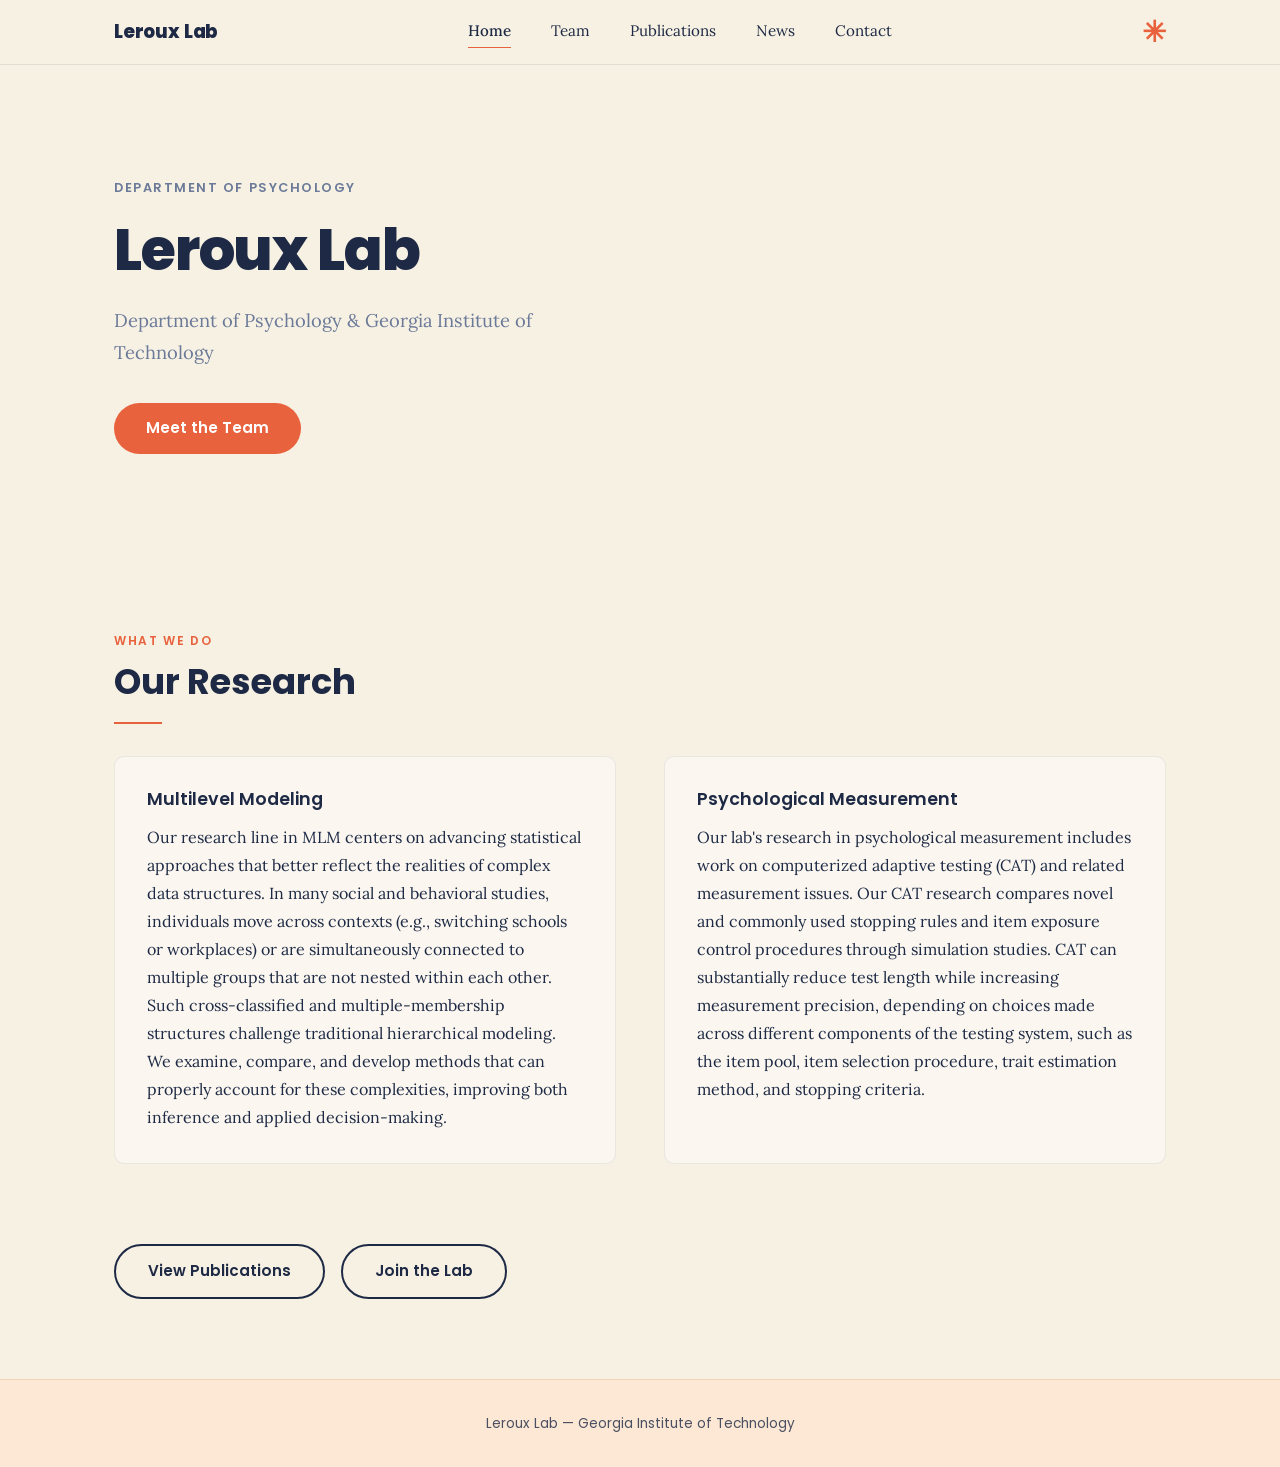
==== index.html @ cd9b584f "Initial commit: Leroux Lab static website Complete static academic lab site for the Leroux Lab at Ge" ====
<!DOCTYPE html>
<html lang="en">
<head>
  <meta charset="UTF-8" />
  <meta name="viewport" content="width=device-width, initial-scale=1.0" />
  <title>Leroux Lab — Georgia Institute of Technology</title>
  <meta name="description" content="The Leroux Lab at Georgia Tech studies multilevel modeling and psychological measurement." />
  <link rel="stylesheet" href="stylesheet.css" />
  <!-- PLACEHOLDER: replace href with a real /favicon.ico once you have one -->
  <link rel="icon" href="favicon.ico" type="image/x-icon" />
</head>
<body>

  <!-- ═══════════════════ HEADER / NAV ═══════════════════ -->
  <header class="site-header">
    <div class="header-inner">
      <a href="index.html" class="site-logo">Leroux Lab</a>

      <nav class="site-nav" aria-label="Main navigation">
        <a href="index.html">Home</a>
        <a href="team.html">Team</a>
        <a href="publications.html">Publications</a>
        <a href="news.html">News</a>
        <a href="contact.html">Contact</a>
      </nav>

      <!-- Asterisk logo mark -->
      <span class="asterisk-mark" aria-hidden="true">✳</span>

      <!-- Hamburger (visible on mobile only) -->
      <button class="nav-toggle" aria-label="Toggle navigation" aria-expanded="false" aria-controls="site-nav">
        <svg width="22" height="22" viewBox="0 0 24 24" fill="none" stroke="currentColor" stroke-width="2" stroke-linecap="round" aria-hidden="true">
          <line x1="3" y1="6" x2="21" y2="6"/>
          <line x1="3" y1="12" x2="21" y2="12"/>
          <line x1="3" y1="18" x2="21" y2="18"/>
        </svg>
      </button>
    </div>
  </header>

  <main>

    <!-- ═══════════════════ HERO ═══════════════════ -->
    <section class="hero">
      <div class="container">
        <div class="hero-inner">
          <p class="hero-eyebrow">Department of Psychology</p>
          <h1>Leroux Lab</h1>
          <p class="hero-sub">Department of Psychology &amp; Georgia Institute of Technology</p>
          <!-- "Get Started" scrolls to research section; you can also change href to team.html or join.html -->
          <a href="team.html" class="btn">Meet the Team</a>
        </div>
      </div>
    </section>

    <!-- ═══════════════════ OUR RESEARCH ═══════════════════ -->
    <section>
      <div class="container">
        <span class="section-label">What we do</span>
        <h2>Our Research</h2>
        <div class="divider"></div>

        <div class="research-grid">

          <!-- Research area 1 -->
          <div class="research-card fade-up">
            <h3>Multilevel Modeling</h3>
            <p>
              Our research line in MLM centers on advancing statistical approaches that better reflect
              the realities of complex data structures. In many social and behavioral studies, individuals
              move across contexts (e.g., switching schools or workplaces) or are simultaneously connected
              to multiple groups that are not nested within each other. Such cross-classified and
              multiple-membership structures challenge traditional hierarchical modeling. We examine,
              compare, and develop methods that can properly account for these complexities, improving
              both inference and applied decision-making.
            </p>
          </div>

          <!-- Research area 2 -->
          <div class="research-card fade-up">
            <h3>Psychological Measurement</h3>
            <p>
              Our lab's research in psychological measurement includes work on computerized adaptive
              testing (CAT) and related measurement issues. Our CAT research compares novel and commonly
              used stopping rules and item exposure control procedures through simulation studies. CAT can
              substantially reduce test length while increasing measurement precision, depending on choices
              made across different components of the testing system, such as the item pool, item selection
              procedure, trait estimation method, and stopping criteria.
            </p>
          </div>

        </div><!-- /.research-grid -->

      </div><!-- /.container -->
    </section>

    <!-- ═══════════════════ QUICK LINKS ═══════════════════ -->
    <section style="padding-top: 0;">
      <div class="container">
        <div style="display:flex; gap:1rem; flex-wrap:wrap;">
          <a href="publications.html" class="btn btn-outline">View Publications</a>
          <a href="join.html" class="btn btn-outline">Join the Lab</a>
        </div>
      </div>
    </section>

  </main>

  <!-- ═══════════════════ FOOTER ═══════════════════ -->
  <footer class="site-footer">
    <p>Leroux Lab &mdash; Georgia Institute of Technology</p>
  </footer>

  <script src="main.js"></script>
</body>
</html>
---- stylesheet.css ----
/* ============================================================
   Leroux Lab — shared stylesheet
   Background: #F7F1E3 → #F3DFC8 (scroll-shifted by JS)
   Navy text:  #1E2A45
   Accent:     #E8623D (coral primary) · #E8A23D (amber secondary)
   Footer:     #FCE8D5
   Headings:   Poppins (rounded geometric sans-serif)
   Body:       Lora (classic serif)
   ============================================================ */

@import url('https://fonts.googleapis.com/css2?family=Poppins:wght@400;600;700;800&family=Lora:ital,wght@0,400;0,500;1,400&display=swap');

/* ── Custom properties ── */
:root {
  /* Base palette */
  --bg:         #F7F1E3;   /* updated live by scroll-hue JS */
  --navy:       #1E2A45;
  --navy-light: #2e3f65;
  --peach:      #FCE8D5;
  --peach-dark: #f5d4b5;
  --muted:      #6b7a99;

  /* Accent colors — coral primary, amber secondary */
  --accent-primary:   #E8623D;
  --accent-secondary: #E8A23D;
  --accent:           var(--accent-primary);   /* keeps all existing references working */
  --accent-hover:     #d4532f;                 /* darkened coral for button hover */

  --radius:     10px;
  --max-w:      1100px;
  --transition: 220ms ease;
}

/* ── Reset & base ── */
*, *::before, *::after { box-sizing: border-box; margin: 0; padding: 0; }

html { scroll-behavior: smooth; }

body {
  font-family: 'Lora', Georgia, serif;
  background-color: var(--bg);
  color: var(--navy);
  line-height: 1.75;
  font-size: 1rem;
  opacity: 1;
  animation: pageFadeIn 0.35s ease both;
}

@keyframes pageFadeIn {
  from { opacity: 0; transform: translateY(6px); }
  to   { opacity: 1; transform: translateY(0); }
}

img { max-width: 100%; display: block; }
a   { color: inherit; text-decoration: none; }
ul  { list-style: none; }

/* ── Typography ── */
h1, h2, h3, h4 {
  font-family: 'Poppins', sans-serif;
  font-weight: 700;
  line-height: 1.2;
  color: var(--navy);
}

h1 { font-size: clamp(2.2rem, 5vw, 3.6rem); font-weight: 800; }
h2 { font-size: clamp(1.6rem, 3vw, 2.2rem); margin-bottom: 0.5rem; }
h3 { font-size: 1.2rem; font-weight: 600; }

p { margin-bottom: 1rem; }
p:last-child { margin-bottom: 0; }

/* ── Layout helpers ── */
.container {
  width: 100%;
  max-width: var(--max-w);
  margin: 0 auto;
  padding: 0 1.5rem;
}

section { padding: 5rem 0; }

/* ── Page header / nav ── */
.site-header {
  position: sticky;
  top: 0;
  z-index: 100;
  background: var(--bg);
  border-bottom: 1px solid rgba(30, 42, 69, 0.1);
}

.header-inner {
  display: flex;
  align-items: center;
  justify-content: space-between;
  padding: 1rem 1.5rem;
  max-width: var(--max-w);
  margin: 0 auto;
}

/* Lab name wordmark */
.site-logo {
  font-family: 'Poppins', sans-serif;
  font-weight: 800;
  font-size: 1.15rem;
  color: var(--navy);
  letter-spacing: -0.01em;
}

/* Main nav links */
.site-nav {
  display: flex;
  align-items: center;
  gap: 2.5rem;
}

.site-nav a {
  font-family: 'Lora', serif;
  font-size: 0.95rem;
  color: var(--navy);
  position: relative;
  padding-bottom: 2px;
  /* Smooth settle into active/hover color */
  transition: color 320ms ease;
}

/* Animated underline: grows from center on hover */
.site-nav a::after {
  content: '';
  position: absolute;
  bottom: -2px;
  left: 50%;
  right: 50%;
  height: 1.5px;
  background: var(--accent);
  transition: left var(--transition), right var(--transition);
}
.site-nav a:hover::after,
.site-nav a[aria-current="page"]::after {
  left: 0;
  right: 0;
}
.site-nav a[aria-current="page"] {
  font-weight: 500;
}

/* Asterisk mark */
.asterisk-mark {
  font-family: 'Poppins', sans-serif;
  font-size: 1.8rem;
  font-weight: 800;
  color: var(--accent);
  line-height: 1;
  display: inline-block;
  animation: asteriskSpin 10s linear infinite;
  user-select: none;
}

@keyframes asteriskSpin {
  0%   { transform: rotate(0deg);   color: var(--accent-primary); }
  40%  { transform: rotate(144deg); color: var(--navy); }
  60%  { transform: rotate(216deg); color: var(--navy); }
  100% { transform: rotate(360deg); color: var(--accent-primary); }
}

/* Hamburger (mobile) */
.nav-toggle {
  display: none;
  background: none;
  border: none;
  cursor: pointer;
  padding: 0.25rem;
  color: var(--navy);
}
.nav-toggle svg { display: block; }

/* ── Footer ── */
.site-footer {
  background: var(--peach);
  border-top: 1px solid var(--peach-dark);
  text-align: center;
  padding: 2rem 1.5rem;
  opacity: 0;
  transform: translateY(14px);
  transition: opacity 0.6s ease, transform 0.6s ease;
}
.site-footer.visible {
  opacity: 1;
  transform: translateY(0);
}

.site-footer p {
  font-family: 'Poppins', sans-serif;
  font-size: 0.85rem;
  color: var(--navy);
  opacity: 0.8;
  margin: 0;
}

/* ── Buttons ── */
.btn {
  display: inline-block;
  font-family: 'Poppins', sans-serif;
  font-weight: 600;
  font-size: 0.95rem;
  padding: 0.75rem 2rem;
  border-radius: 50px;
  background: var(--accent-primary);
  color: #fff;
  cursor: pointer;
  transition: transform var(--transition), background var(--transition), box-shadow var(--transition);
  border: none;
}

.btn:hover {
  transform: scale(1.04);
  background: var(--accent-hover);
  box-shadow: 0 6px 24px rgba(232, 98, 61, 0.28);
}

.btn-outline {
  background: transparent;
  border: 2px solid var(--navy);
  color: var(--navy);
}
.btn-outline:hover {
  background: var(--navy);
  color: var(--bg);
}

/* ── Scroll fade-in ── */
.fade-up {
  opacity: 0;
  transform: translateY(22px);
  transition: opacity 0.55s ease, transform 0.55s ease;
}
.fade-up.visible {
  opacity: 1;
  transform: translateY(0);
}

/* ── Section heading accent ── */
.section-label {
  display: block;
  font-family: 'Poppins', sans-serif;
  font-size: 0.75rem;
  font-weight: 600;
  letter-spacing: 0.14em;
  text-transform: uppercase;
  color: var(--accent);
  margin-bottom: 0.6rem;
}

/* ── Divider — draws in left-to-right on scroll ── */
.divider {
  width: 0;
  height: 2px;
  background: var(--accent);
  margin: 1.2rem 0 2rem;
  transition: width 0.65s cubic-bezier(0.25, 0, 0.1, 1);
}
.divider.visible {
  width: 3rem;
}

/* ══════════════════════════════
   HOME — index.html
   ══════════════════════════════ */

/* Hero */
.hero {
  padding: 7rem 0 6rem;
}

.hero-inner {
  max-width: 720px;
}

.hero-eyebrow {
  font-family: 'Poppins', sans-serif;
  font-size: 0.8rem;
  font-weight: 600;
  letter-spacing: 0.12em;
  text-transform: uppercase;
  color: var(--muted);
  margin-bottom: 1rem;
}

.hero h1 {
  margin-bottom: 1.2rem;
  letter-spacing: -0.02em;
}

.hero-sub {
  font-size: 1.15rem;
  color: var(--muted);
  margin-bottom: 2.2rem;
  max-width: 520px;
}

/* Research section — two columns */
.research-grid {
  display: grid;
  grid-template-columns: 1fr 1fr;
  gap: 3rem;
}

.research-card {
  padding: 2rem;
  background: rgba(255, 255, 255, 0.45);
  border-radius: var(--radius);
  border: 1px solid rgba(30, 42, 69, 0.08);
}

.research-card h3 {
  font-size: 1.1rem;
  margin-bottom: 0.8rem;
}

/* ══════════════════════════════
   TEAM — team.html
   ══════════════════════════════ */

.team-grid {
  display: grid;
  grid-template-columns: repeat(auto-fill, minmax(220px, 1fr));
  gap: 2.5rem;
}

.team-card {
  background: rgba(255, 255, 255, 0.5);
  border-radius: var(--radius);
  border: 1px solid rgba(30, 42, 69, 0.08);
  overflow: hidden;
  transition: transform 230ms ease, box-shadow 230ms ease;
}

.team-card:hover {
  transform: translateY(-4px);
  box-shadow: 0 12px 32px rgba(30, 42, 69, 0.12);
}

/* Photo placeholder — swap <img> src when photos are ready */
.team-photo {
  width: 100%;
  aspect-ratio: 1 / 1;
  background: var(--peach);
  display: flex;
  align-items: center;
  justify-content: center;
  overflow: hidden;
}

.team-photo img {
  width: 100%;
  height: 100%;
  object-fit: cover;
  /* Start slightly scaled-up + invisible; settles in when card enters viewport */
  opacity: 0;
  transform: scale(1.04);
  transition: opacity 0.6s ease 0.1s, transform 0.65s ease 0.1s;
}
.team-card.visible .team-photo img {
  opacity: 1;
  transform: scale(1);
}

/* Placeholder silhouette shown when no photo loaded */
.team-photo-placeholder {
  width: 60%;
  opacity: 0.25;
}

.team-info {
  padding: 1.2rem 1.4rem;
}

.team-info h3 {
  margin-bottom: 0.2rem;
  font-size: 1rem;
  transition: color 220ms ease;
}

.team-card:hover .team-info h3 {
  color: var(--accent-primary);
}

.team-role {
  font-size: 0.85rem;
  color: var(--muted);
  font-style: italic;
}

/* ══════════════════════════════
   PUBLICATIONS — publications.html
   ══════════════════════════════ */

.pub-section { margin-bottom: 4rem; }

.pub-section-heading {
  display: flex;
  align-items: center;
  gap: 0.7rem;
  font-family: 'Poppins', sans-serif;
  font-size: 1.1rem;
  font-weight: 600;
  color: var(--navy);
  margin-bottom: 1.8rem;
  padding-bottom: 0.7rem;
  border-bottom: 1px solid rgba(232, 98, 61, 0.22);
}

.pub-section-heading .icon {
  font-size: 1.2rem;
}

.pub-year {
  font-family: 'Poppins', sans-serif;
  font-size: 0.8rem;
  font-weight: 700;
  letter-spacing: 0.1em;
  color: var(--accent);
  margin: 1.8rem 0 0.8rem;
}

.pub-year:first-of-type { margin-top: 0; }

.pub-entry {
  padding: 1rem 0;
  border-bottom: 1px solid rgba(30, 42, 69, 0.07);
  font-size: 0.95rem;
  line-height: 1.7;
}

.pub-entry:last-child { border-bottom: none; }

.pub-entry a {
  color: var(--accent);
  text-decoration: underline;
  text-underline-offset: 2px;
}

/* ══════════════════════════════
   NEWS — news.html
   ══════════════════════════════ */

.news-list { max-width: 760px; }

.news-entry {
  display: grid;
  grid-template-columns: 9rem 1fr;
  gap: 1.5rem;
  padding: 1.5rem 0;
  border-bottom: 1px solid rgba(30, 42, 69, 0.07);
}

.news-entry:last-child { border-bottom: none; }

.news-date {
  font-family: 'Poppins', sans-serif;
  font-size: 0.8rem;
  font-weight: 600;
  color: var(--muted);
  padding-top: 0.2rem;
}

.news-body { font-size: 0.98rem; }

/* ══════════════════════════════
   JOIN — join.html
   ══════════════════════════════ */

.join-section { max-width: 740px; margin-bottom: 4rem; }

.join-section h3 {
  font-size: 1.2rem;
  margin-bottom: 1rem;
}

.join-section ul {
  list-style: disc;
  padding-left: 1.4rem;
  margin-bottom: 1rem;
}

.join-section ul li { margin-bottom: 0.4rem; }

.join-section ol {
  padding-left: 1.4rem;
  margin-bottom: 1rem;
}

.join-section ol li { margin-bottom: 0.4rem; }

.email-subject {
  font-family: 'Poppins', sans-serif;
  font-size: 0.88rem;
  background: var(--peach);
  display: inline-block;
  padding: 0.3rem 0.8rem;
  border-radius: 4px;
  margin-top: 0.5rem;
}

/* ══════════════════════════════
   CONTACT — contact.html
   ══════════════════════════════ */

.contact-block {
  max-width: 560px;
}

.contact-item {
  display: flex;
  gap: 1rem;
  align-items: flex-start;
  padding: 1.4rem 0;
  border-bottom: 1px solid rgba(30, 42, 69, 0.07);
}

.contact-item:last-child { border-bottom: none; }

.contact-icon {
  font-size: 1.3rem;
  flex-shrink: 0;
  margin-top: 0.1rem;
}

.contact-label {
  font-family: 'Poppins', sans-serif;
  font-size: 0.78rem;
  font-weight: 600;
  letter-spacing: 0.1em;
  text-transform: uppercase;
  color: var(--muted);
  margin-bottom: 0.2rem;
}

/* ══════════════════════════════
   RESPONSIVE — Mobile
   ══════════════════════════════ */

@media (max-width: 768px) {
  /* Nav collapses to hamburger */
  .site-nav {
    display: none;
    flex-direction: column;
    align-items: flex-start;
    gap: 1.2rem;
    position: absolute;
    top: 100%;
    left: 0;
    right: 0;
    background: var(--bg);
    padding: 1.5rem;
    border-bottom: 1px solid rgba(30, 42, 69, 0.1);
    z-index: 99;
  }

  .site-nav.open { display: flex; }

  .nav-toggle { display: block; }

  .site-header { position: relative; }

  /* Two-column research → single */
  .research-grid { grid-template-columns: 1fr; }

  /* News date stacks above body */
  .news-entry {
    grid-template-columns: 1fr;
    gap: 0.4rem;
  }

  section { padding: 3.5rem 0; }
}

@media (max-width: 480px) {
  .hero { padding: 4rem 0 3.5rem; }
  .team-grid { grid-template-columns: 1fr 1fr; }
}

/* ══════════════════════════════
   Accessibility: reduced motion
   ══════════════════════════════ */

@media (prefers-reduced-motion: reduce) {
  body { animation: none; }

  .fade-up {
    opacity: 1;
    transform: none;
    transition: none;
  }

  .asterisk-mark {
    animation: none;
  }

  .btn:hover {
    transform: none;
  }

  .team-card:hover {
    transform: none;
  }

  .site-nav a,
  .site-nav a::after {
    transition: none;
  }

  /* Divider: show immediately at full width */
  .divider {
    width: 3rem;
    transition: none;
  }

  /* Team photos: show immediately */
  .team-photo img {
    opacity: 1;
    transform: none;
    transition: none;
  }

  /* Footer: show immediately */
  .site-footer {
    opacity: 1;
    transform: none;
    transition: none;
  }

  /* Team name color: no transition */
  .team-info h3 { transition: none; }

  /* Asterisk: static coral, no color cycling */
  .asterisk-mark { color: var(--accent-primary); }
}
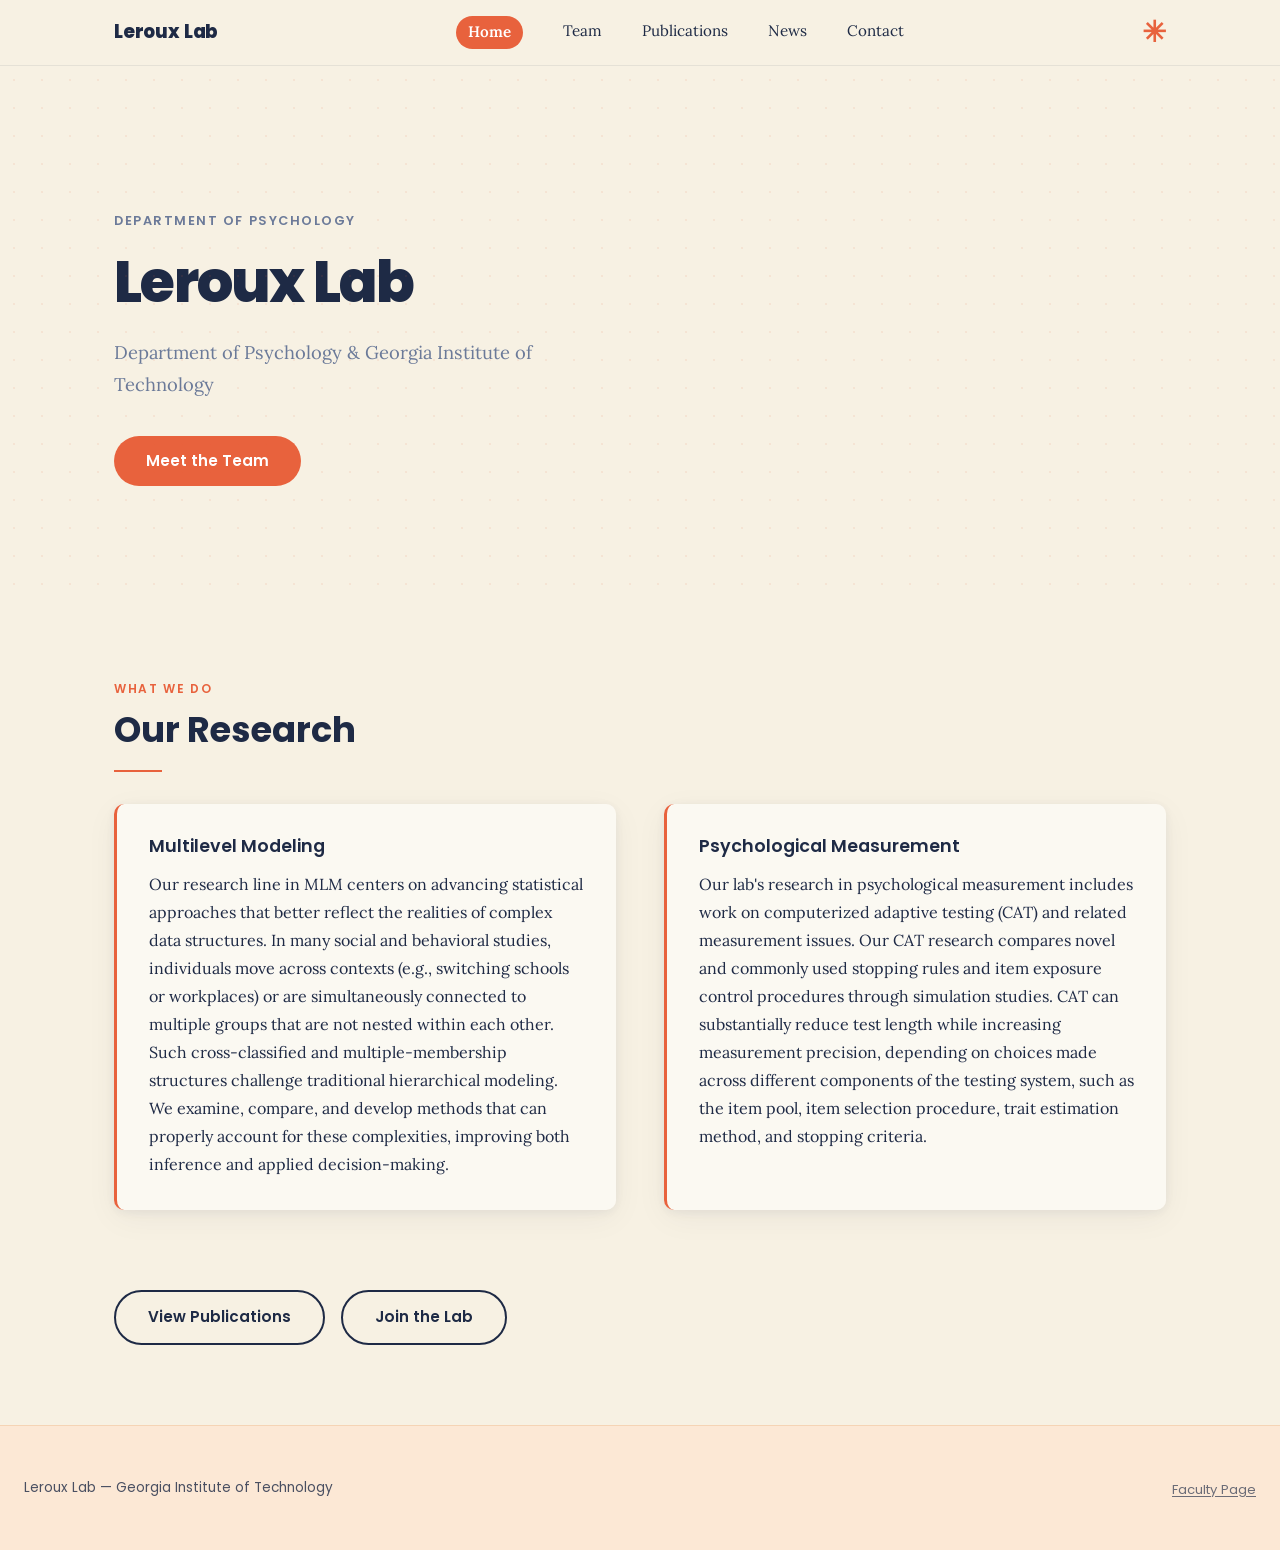
==== commit bfa066e1: "UI/UX upgrade: frosted nav, team bio expand, content updates - Frosted glass nav with scroll-shrink " ====
--- a/index.html
+++ b/index.html
@@ -108,9 +108,15 @@
 
   <!-- ═══════════════════ FOOTER ═══════════════════ -->
   <footer class="site-footer">
-    <p>Leroux Lab &mdash; Georgia Institute of Technology</p>
+    <div class="footer-left">
+      <p>Leroux Lab &mdash; Georgia Institute of Technology</p>
+    </div>
+    <div class="footer-right">
+      <a href="https://psychology.gatech.edu/people/audrey-leroux" target="_blank" rel="noopener">Faculty Page</a>
+    </div>
   </footer>
 
+  <div class="nav-backdrop"></div>
   <script src="main.js"></script>
 </body>
 </html>
--- a/stylesheet.css
+++ b/stylesheet.css
@@ -23,8 +23,14 @@
   /* Accent colors — coral primary, amber secondary */
   --accent-primary:   #E8623D;
   --accent-secondary: #E8A23D;
-  --accent:           var(--accent-primary);   /* keeps all existing references working */
-  --accent-hover:     #d4532f;                 /* darkened coral for button hover */
+  --accent:           var(--accent-primary);
+  --accent-hover:     #d4532f;
+
+  /* New tokens */
+  --surface:     rgba(255, 255, 255, 0.55);
+  --shadow-card: 0 2px 12px rgba(30,42,69,0.07), 0 8px 32px rgba(30,42,69,0.05);
+  --ease-spring: cubic-bezier(0.34, 1.56, 0.64, 1);
+  --nav-blur:    16px;
 
   --radius:     10px;
   --max-w:      1100px;
@@ -85,8 +91,14 @@
   position: sticky;
   top: 0;
   z-index: 100;
-  background: var(--bg);
-  border-bottom: 1px solid rgba(30, 42, 69, 0.1);
+  background: rgba(247, 241, 227, 0.72);
+  backdrop-filter: blur(var(--nav-blur));
+  -webkit-backdrop-filter: blur(var(--nav-blur));
+  border-bottom: 1px solid rgba(30, 42, 69, 0.08);
+  transition: box-shadow 240ms ease;
+}
+.site-header.scrolled {
+  box-shadow: 0 1px 20px rgba(30,42,69,0.10);
 }
 
 .header-inner {
@@ -96,6 +108,11 @@
   padding: 1rem 1.5rem;
   max-width: var(--max-w);
   margin: 0 auto;
+  transition: padding 240ms ease;
+}
+.header-inner.scrolled {
+  padding-top: 0.6rem;
+  padding-bottom: 0.6rem;
 }
 
 /* Lab name wordmark */
@@ -141,8 +158,13 @@
   right: 0;
 }
 .site-nav a[aria-current="page"] {
-  font-weight: 500;
-}
+  font-weight: 600;
+  background: var(--accent-primary);
+  color: #fff;
+  padding: 3px 12px;
+  border-radius: 50px;
+}
+.site-nav a[aria-current="page"]::after { display: none; }
 
 /* Asterisk mark */
 .asterisk-mark {
@@ -178,8 +200,12 @@
 .site-footer {
   background: var(--peach);
   border-top: 1px solid var(--peach-dark);
-  text-align: center;
-  padding: 2rem 1.5rem;
+  padding: 3rem 1.5rem;
+  display: grid;
+  grid-template-columns: 1fr auto;
+  align-items: center;
+  gap: 1rem;
+  max-width: 100%;
   opacity: 0;
   transform: translateY(14px);
   transition: opacity 0.6s ease, transform 0.6s ease;
@@ -189,13 +215,24 @@
   transform: translateY(0);
 }
 
-.site-footer p {
+.footer-left p {
   font-family: 'Poppins', sans-serif;
   font-size: 0.85rem;
   color: var(--navy);
   opacity: 0.8;
   margin: 0;
 }
+
+.footer-right a {
+  font-family: 'Poppins', sans-serif;
+  font-size: 0.82rem;
+  color: var(--navy);
+  opacity: 0.65;
+  text-decoration: underline;
+  text-underline-offset: 2px;
+  transition: opacity 200ms ease;
+}
+.footer-right a:hover { opacity: 1; }
 
 /* ── Buttons ── */
 .btn {
@@ -213,9 +250,10 @@
 }
 
 .btn:hover {
-  transform: scale(1.04);
+  transform: scale(1.05);
   background: var(--accent-hover);
   box-shadow: 0 6px 24px rgba(232, 98, 61, 0.28);
+  transition-timing-function: var(--ease-spring);
 }
 
 .btn-outline {
@@ -269,7 +307,17 @@
 
 /* Hero */
 .hero {
-  padding: 7rem 0 6rem;
+  padding: 9rem 0 7rem;
+  position: relative;
+  overflow: hidden;
+}
+.hero::before {
+  content: '';
+  position: absolute;
+  inset: 0;
+  background-image: radial-gradient(circle, rgba(232,98,61,0.09) 1.5px, transparent 1.5px);
+  background-size: 28px 28px;
+  pointer-events: none;
 }
 
 .hero-inner {
@@ -288,7 +336,7 @@
 
 .hero h1 {
   margin-bottom: 1.2rem;
-  letter-spacing: -0.02em;
+  letter-spacing: -0.03em;
 }
 
 .hero-sub {
@@ -307,9 +355,17 @@
 
 .research-card {
   padding: 2rem;
-  background: rgba(255, 255, 255, 0.45);
+  background: var(--surface);
+  backdrop-filter: blur(8px);
+  -webkit-backdrop-filter: blur(8px);
   border-radius: var(--radius);
-  border: 1px solid rgba(30, 42, 69, 0.08);
+  border-left: 3px solid var(--accent-primary);
+  box-shadow: var(--shadow-card);
+  transition: transform 230ms var(--ease-spring), box-shadow 230ms ease;
+}
+.research-card:hover {
+  transform: translateY(-4px);
+  box-shadow: 0 4px 24px rgba(30,42,69,0.12), 0 16px 48px rgba(30,42,69,0.08);
 }
 
 .research-card h3 {
@@ -328,34 +384,43 @@
 }
 
 .team-card {
-  background: rgba(255, 255, 255, 0.5);
+  background: var(--surface);
+  backdrop-filter: blur(8px);
+  -webkit-backdrop-filter: blur(8px);
   border-radius: var(--radius);
-  border: 1px solid rgba(30, 42, 69, 0.08);
+  border: 1px solid rgba(30, 42, 69, 0.07);
+  box-shadow: var(--shadow-card);
   overflow: hidden;
-  transition: transform 230ms ease, box-shadow 230ms ease;
+  text-align: center;
+  padding: 0 1.4rem 1.4rem;
+  cursor: pointer;
+  transition: transform 230ms var(--ease-spring), box-shadow 230ms ease;
 }
 
 .team-card:hover {
   transform: translateY(-4px);
-  box-shadow: 0 12px 32px rgba(30, 42, 69, 0.12);
-}
-
-/* Photo placeholder — swap <img> src when photos are ready */
+  box-shadow: 0 4px 24px rgba(30,42,69,0.12), 0 16px 48px rgba(30,42,69,0.08);
+}
+
+/* Circular photo */
 .team-photo {
-  width: 100%;
-  aspect-ratio: 1 / 1;
+  width: 120px;
+  height: 120px;
+  border-radius: 50%;
+  margin: 1.5rem auto 1rem;
+  border: 3px solid var(--peach-dark);
   background: var(--peach);
   display: flex;
   align-items: center;
   justify-content: center;
   overflow: hidden;
+  flex-shrink: 0;
 }
 
 .team-photo img {
   width: 100%;
   height: 100%;
   object-fit: cover;
-  /* Start slightly scaled-up + invisible; settles in when card enters viewport */
   opacity: 0;
   transform: scale(1.04);
   transition: opacity 0.6s ease 0.1s, transform 0.65s ease 0.1s;
@@ -365,14 +430,13 @@
   transform: scale(1);
 }
 
-/* Placeholder silhouette shown when no photo loaded */
 .team-photo-placeholder {
-  width: 60%;
-  opacity: 0.25;
+  width: 55%;
+  opacity: 0.22;
 }
 
 .team-info {
-  padding: 1.2rem 1.4rem;
+  padding: 0;
 }
 
 .team-info h3 {
@@ -390,6 +454,57 @@
   color: var(--muted);
   font-style: italic;
 }
+
+/* Expand hint */
+.team-expand-hint {
+  display: block;
+  font-family: 'Poppins', sans-serif;
+  font-size: 0.72rem;
+  letter-spacing: 0.05em;
+  color: var(--muted);
+  margin-top: 0.5rem;
+  transition: color 200ms ease;
+  user-select: none;
+}
+.team-card:hover .team-expand-hint { color: var(--accent-primary); }
+.team-card.expanded .team-expand-hint::after { content: ' ▲'; }
+.team-card:not(.expanded) .team-expand-hint::after { content: ' ▼'; }
+
+/* Bio expand */
+.team-bio {
+  max-height: 0;
+  overflow: hidden;
+  transition: max-height 420ms ease, opacity 320ms ease;
+  opacity: 0;
+  font-size: 0.88rem;
+  text-align: left;
+  margin-top: 0;
+  color: var(--navy);
+  line-height: 1.7;
+}
+.team-card.expanded .team-bio {
+  max-height: 800px;
+  opacity: 1;
+  margin-top: 1rem;
+}
+
+.team-bio-links {
+  margin-top: 0.8rem;
+  display: flex;
+  gap: 0.8rem;
+  flex-wrap: wrap;
+  justify-content: center;
+}
+.team-bio-links a {
+  font-family: 'Poppins', sans-serif;
+  font-size: 0.8rem;
+  font-weight: 600;
+  color: var(--accent-primary);
+  text-decoration: underline;
+  text-underline-offset: 2px;
+  transition: color 200ms ease;
+}
+.team-bio-links a:hover { color: var(--accent-hover); }
 
 /* ══════════════════════════════
    PUBLICATIONS — publications.html
@@ -540,10 +655,22 @@
    RESPONSIVE — Mobile
    ══════════════════════════════ */
 
+/* Nav backdrop overlay (mobile) */
+.nav-backdrop {
+  display: none;
+  position: fixed;
+  inset: 0;
+  background: rgba(30, 42, 69, 0.18);
+  z-index: 98;
+  backdrop-filter: blur(2px);
+  -webkit-backdrop-filter: blur(2px);
+}
+.nav-backdrop.open { display: block; }
+
 @media (max-width: 768px) {
-  /* Nav collapses to hamburger */
+  /* Nav collapses to hamburger — slide-down via max-height */
   .site-nav {
-    display: none;
+    display: flex;
     flex-direction: column;
     align-items: flex-start;
     gap: 1.2rem;
@@ -551,13 +678,21 @@
     top: 100%;
     left: 0;
     right: 0;
-    background: var(--bg);
-    padding: 1.5rem;
+    background: rgba(247, 241, 227, 0.95);
+    backdrop-filter: blur(12px);
+    -webkit-backdrop-filter: blur(12px);
+    padding: 0 1.5rem;
     border-bottom: 1px solid rgba(30, 42, 69, 0.1);
     z-index: 99;
-  }
-
-  .site-nav.open { display: flex; }
+    max-height: 0;
+    overflow: hidden;
+    transition: max-height 320ms ease, padding 320ms ease;
+  }
+
+  .site-nav.open {
+    max-height: 400px;
+    padding: 1.5rem;
+  }
 
   .nav-toggle { display: block; }
 
@@ -623,6 +758,9 @@
     transition: none;
   }
 
+  /* Team bio: no transition */
+  .team-bio { transition: none; }
+
   /* Footer: show immediately */
   .site-footer {
     opacity: 1;
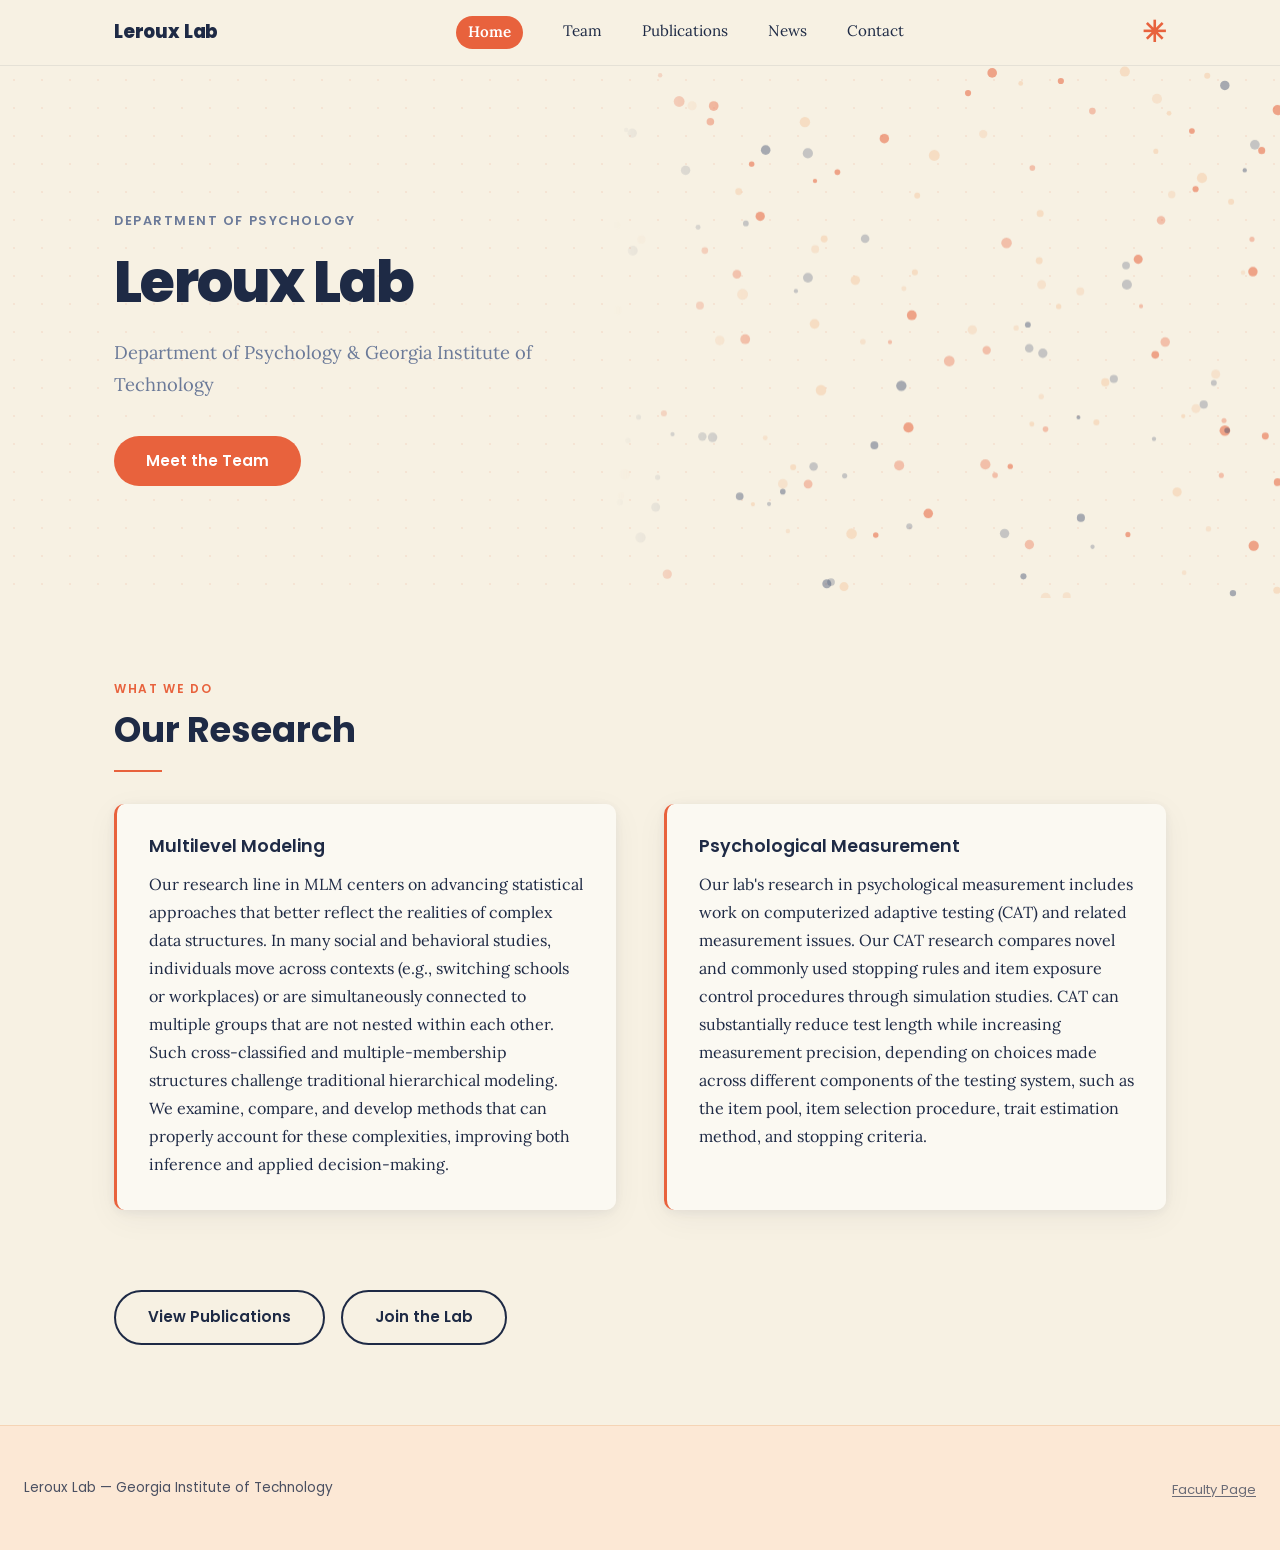
==== commit 28724756: "Add Canvas 2D particle field to hero right half 160 floating dots in coral/navy/peach palette with m" ====
--- a/index.html
+++ b/index.html
@@ -42,6 +42,7 @@
 
     <!-- ═══════════════════ HERO ═══════════════════ -->
     <section class="hero">
+      <canvas id="hero-canvas" aria-hidden="true"></canvas>
       <div class="container">
         <div class="hero-inner">
           <p class="hero-eyebrow">Department of Psychology</p>
@@ -118,5 +119,6 @@
 
   <div class="nav-backdrop"></div>
   <script src="main.js"></script>
+  <script src="hero-particles.js"></script>
 </body>
 </html>
--- a/stylesheet.css
+++ b/stylesheet.css
@@ -318,6 +318,28 @@
   background-image: radial-gradient(circle, rgba(232,98,61,0.09) 1.5px, transparent 1.5px);
   background-size: 28px 28px;
   pointer-events: none;
+}
+
+/* WebGL particle canvas — right half of hero */
+#hero-canvas {
+  position: absolute;
+  top: 0;
+  right: 0;
+  width: 52%;
+  height: 100%;
+  pointer-events: none;
+  -webkit-mask-image: linear-gradient(to right, transparent 0%, black 20%);
+  mask-image: linear-gradient(to right, transparent 0%, black 20%);
+  z-index: 0;
+}
+
+.hero-inner {
+  position: relative;
+  z-index: 1;
+}
+
+@media (max-width: 768px) {
+  #hero-canvas { display: none; }
 }
 
 .hero-inner {
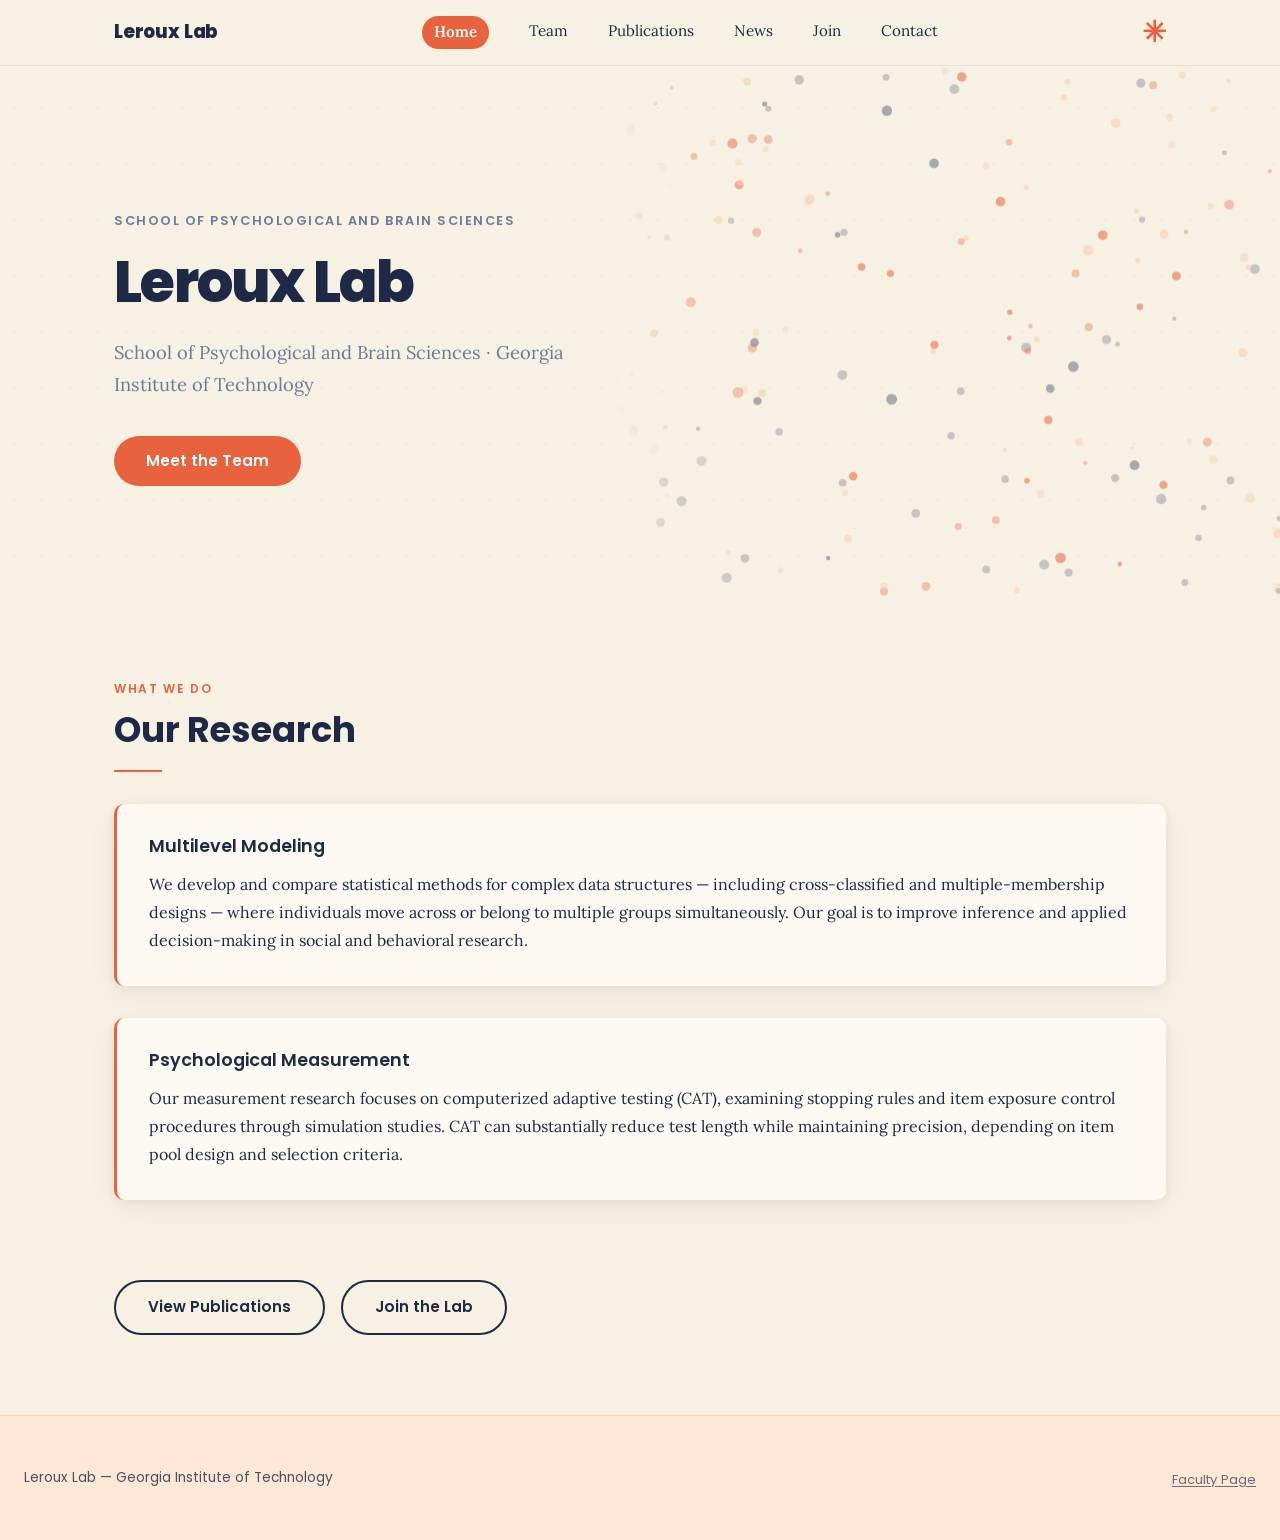
==== commit 7cbd4d42: "Apply Dr. Leroux feedback: nav, dept name, research layout, team reorder - Add Join to nav on all pa" ====
--- a/index.html
+++ b/index.html
@@ -21,6 +21,7 @@
         <a href="team.html">Team</a>
         <a href="publications.html">Publications</a>
         <a href="news.html">News</a>
+        <a href="join.html">Join</a>
         <a href="contact.html">Contact</a>
       </nav>
 
@@ -45,9 +46,9 @@
       <canvas id="hero-canvas" aria-hidden="true"></canvas>
       <div class="container">
         <div class="hero-inner">
-          <p class="hero-eyebrow">Department of Psychology</p>
+          <p class="hero-eyebrow">School of Psychological and Brain Sciences</p>
           <h1>Leroux Lab</h1>
-          <p class="hero-sub">Department of Psychology &amp; Georgia Institute of Technology</p>
+          <p class="hero-sub">School of Psychological and Brain Sciences &middot; Georgia Institute of Technology</p>
           <!-- "Get Started" scrolls to research section; you can also change href to team.html or join.html -->
           <a href="team.html" class="btn">Meet the Team</a>
         </div>
@@ -67,13 +68,10 @@
           <div class="research-card fade-up">
             <h3>Multilevel Modeling</h3>
             <p>
-              Our research line in MLM centers on advancing statistical approaches that better reflect
-              the realities of complex data structures. In many social and behavioral studies, individuals
-              move across contexts (e.g., switching schools or workplaces) or are simultaneously connected
-              to multiple groups that are not nested within each other. Such cross-classified and
-              multiple-membership structures challenge traditional hierarchical modeling. We examine,
-              compare, and develop methods that can properly account for these complexities, improving
-              both inference and applied decision-making.
+              We develop and compare statistical methods for complex data structures — including
+              cross-classified and multiple-membership designs — where individuals move across or belong
+              to multiple groups simultaneously. Our goal is to improve inference and applied
+              decision-making in social and behavioral research.
             </p>
           </div>
 
@@ -81,12 +79,10 @@
           <div class="research-card fade-up">
             <h3>Psychological Measurement</h3>
             <p>
-              Our lab's research in psychological measurement includes work on computerized adaptive
-              testing (CAT) and related measurement issues. Our CAT research compares novel and commonly
-              used stopping rules and item exposure control procedures through simulation studies. CAT can
-              substantially reduce test length while increasing measurement precision, depending on choices
-              made across different components of the testing system, such as the item pool, item selection
-              procedure, trait estimation method, and stopping criteria.
+              Our measurement research focuses on computerized adaptive testing (CAT), examining stopping
+              rules and item exposure control procedures through simulation studies. CAT can substantially
+              reduce test length while maintaining precision, depending on item pool design and selection
+              criteria.
             </p>
           </div>
 
--- a/stylesheet.css
+++ b/stylesheet.css
@@ -368,11 +368,11 @@
   max-width: 520px;
 }
 
-/* Research section — two columns */
+/* Research section — stacked full-width */
 .research-grid {
-  display: grid;
-  grid-template-columns: 1fr 1fr;
-  gap: 3rem;
+  display: flex;
+  flex-direction: column;
+  gap: 2rem;
 }
 
 .research-card {
@@ -720,9 +720,6 @@
 
   .site-header { position: relative; }
 
-  /* Two-column research → single */
-  .research-grid { grid-template-columns: 1fr; }
-
   /* News date stacks above body */
   .news-entry {
     grid-template-columns: 1fr;
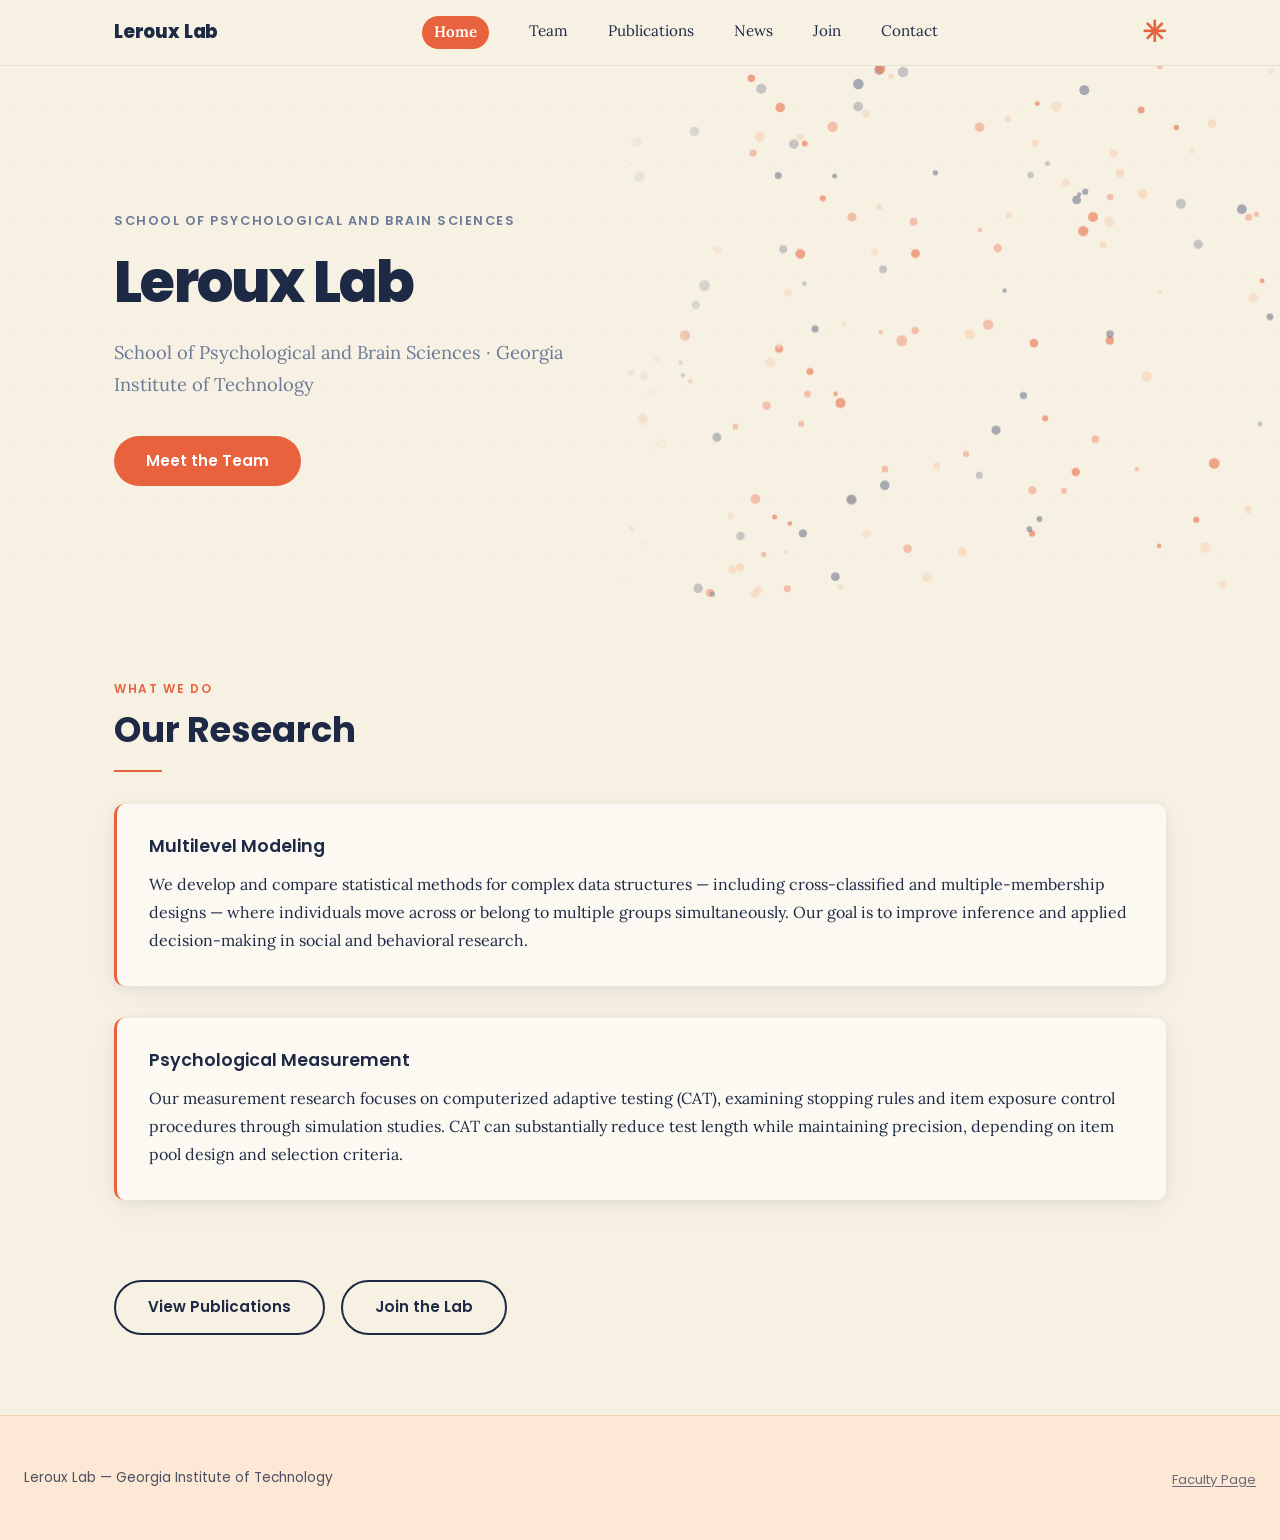
==== commit c3ab74d5: "Add README, fix back-button blank page, keyboard-accessible team cards - README documenting structur" ====
--- a/index.html
+++ b/index.html
@@ -16,7 +16,7 @@
     <div class="header-inner">
       <a href="index.html" class="site-logo">Leroux Lab</a>
 
-      <nav class="site-nav" aria-label="Main navigation">
+      <nav class="site-nav" id="site-nav" aria-label="Main navigation">
         <a href="index.html">Home</a>
         <a href="team.html">Team</a>
         <a href="publications.html">Publications</a>
--- a/stylesheet.css
+++ b/stylesheet.css
@@ -58,6 +58,13 @@
 }
 
 img { max-width: 100%; display: block; }
+
+/* Visible focus ring for keyboard users only */
+:focus-visible {
+  outline: 2px solid var(--accent-primary);
+  outline-offset: 3px;
+  border-radius: 4px;
+}
 a   { color: inherit; text-decoration: none; }
 ul  { list-style: none; }
 
